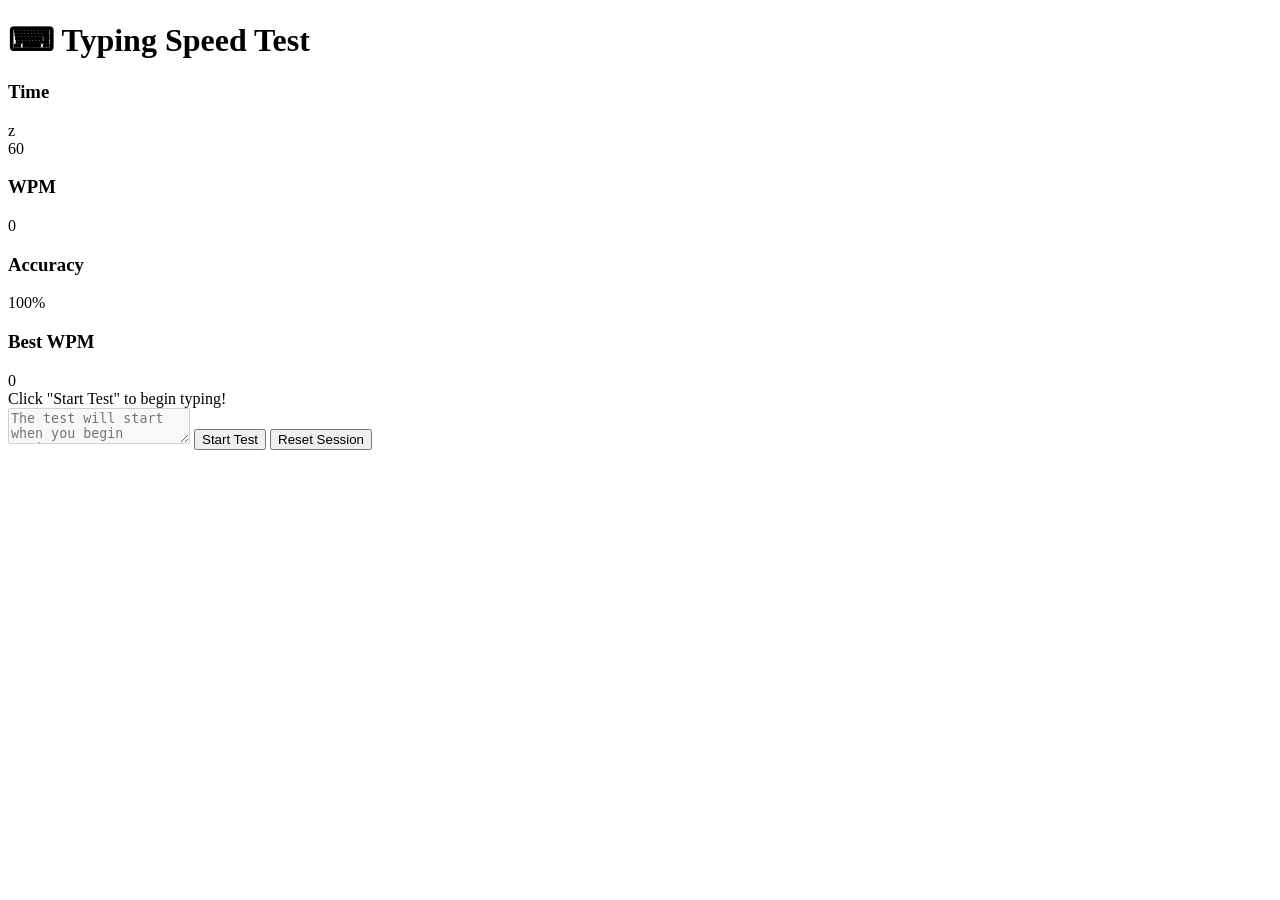
==== Typing_Speed_Test/index.html @ 1dca2713 "Added Typing Speed Test Game folder along with its html file" ====
<!DOCTYPE html>
<html lang="en">

<head>
    <meta charset="UTF-8">
    <meta name="viewport" content="width=device-width, initial-scale=1.0">
    <title>Typing Speed Test Game</title>
    <link rel="stylesheet" href="style.css">
    
</head>

<body>
    <div class="container">
        <h1>⌨ Typing Speed Test</h1>

        <div class="stats-bar">
            <div class="stat-box">
                <h3>Time</h3>z
                <div id="timer">60</div>
            </div>
            <div class="stat-box">
                <h3>WPM</h3>
                <div id="wpm">0</div>
            </div>
            <div class="stat-box">
                <h3>Accuracy</h3>
                <div id="accuracy">100%</div>
            </div>
            <div class="stat-box">
                <h3>Best WPM</h3>
                <div id="bestWPM">0</div>
            </div>
        </div>

        <div class="text-display" id="textDisplay">
            Click "Start Test" to begin typing!
        </div>

        <textarea id="typingArea" placeholder="The test will start when you begin typing..." disabled></textarea>

        <button id="startBtn" class="start-btn">Start Test</button>
        <button id="resetBtn" class="reset-btn">Reset Session</button>
    </div>
    <script src="./script.js"></script>
</body>

</html>
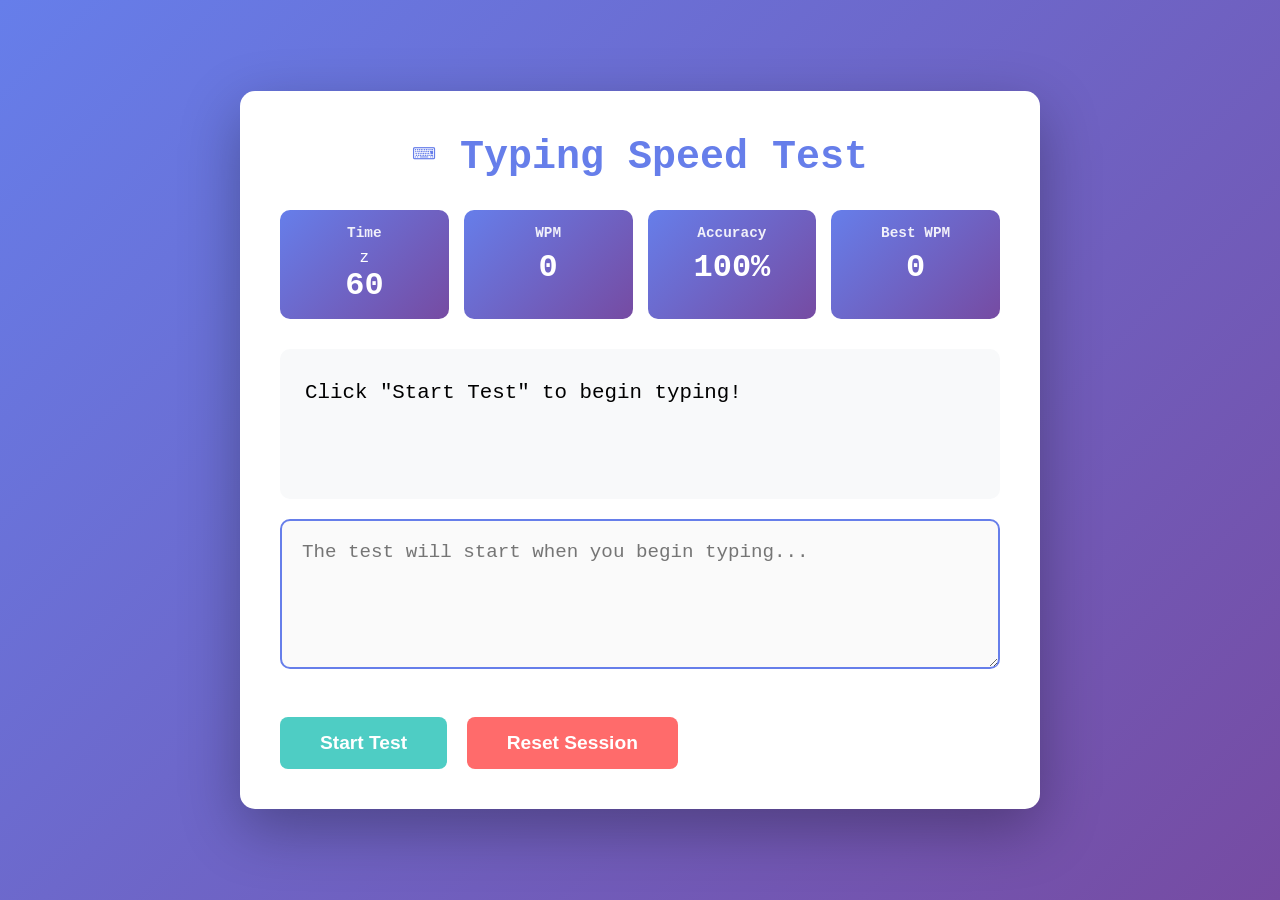
==== commit fe23c495: "Added html file of typing speed test game" ====
--- a/Typing_Speed_Test/index.html
+++ b/Typing_Speed_Test/index.html
@@ -6,7 +6,7 @@
     <meta name="viewport" content="width=device-width, initial-scale=1.0">
     <title>Typing Speed Test Game</title>
     <link rel="stylesheet" href="style.css">
-    
+
 </head>
 
 <body>
@@ -38,9 +38,16 @@
 
         <textarea id="typingArea" placeholder="The test will start when you begin typing..." disabled></textarea>
 
+        <div id="lastTest" style="margin-top:10px; font-weight:bold;"></div>
+        <div id="fastStart" style="margin-top:5px; font-weight:bold;"></div>
+        <br>
+
         <button id="startBtn" class="start-btn">Start Test</button>
         <button id="resetBtn" class="reset-btn">Reset Session</button>
     </div>
+
+
+
     <script src="./script.js"></script>
 </body>
 
--- a/Typing_Speed_Test/style.css
+++ b/Typing_Speed_Test/style.css
@@ -0,0 +1,150 @@
+ * {
+     margin: 0;
+     padding: 0;
+     box-sizing: border-box;
+ }
+
+ body {
+     font-family: 'Courier New', monospace;
+     background: linear-gradient(135deg, #667eea 0%, #764ba2 100%);
+     min-height: 100vh;
+     display: flex;
+     justify-content: center;
+     align-items: center;
+     padding: 20px;
+ }
+
+ .container {
+     background: white;
+     border-radius: 15px;
+     padding: 40px;
+     max-width: 800px;
+     width: 100%;
+     box-shadow: 0 20px 60px rgba(0, 0, 0, 0.3);
+ }
+
+ h1 {
+     text-align: center;
+     color: #667eea;
+     margin-bottom: 30px;
+     font-size: 2.5em;
+ }
+
+ .stats-bar {
+     display: grid;
+     grid-template-columns: repeat(4, 1fr);
+     gap: 15px;
+     margin-bottom: 30px;
+ }
+
+ .stat-box {
+     background: linear-gradient(135deg, #667eea 0%, #764ba2 100%);
+     color: white;
+     padding: 15px;
+     border-radius: 10px;
+     text-align: center;
+ }
+
+ .stat-box h3 {
+     font-size: 0.9em;
+     margin-bottom: 8px;
+     opacity: 0.9;
+ }
+
+ .stat-box div {
+     font-size: 2em;
+     font-weight: bold;
+ }
+
+ .text-display {
+     background: #f8f9fa;
+     padding: 25px;
+     border-radius: 10px;
+     font-size: 1.3em;
+     line-height: 1.8;
+     margin-bottom: 20px;
+     min-height: 150px;
+ }
+
+ .text-display .correct {
+     color: green;
+ }
+
+ .text-display .incorrect {
+     color: red;
+     background: #ffcccc;
+ }
+
+ .text-display .current {
+     background: #667eea;
+     color: white;
+ }
+
+ #typingArea {
+     width: 100%;
+     padding: 20px;
+     font-size: 1.2em;
+     border: 2px solid #667eea;
+     border-radius: 10px;
+     resize: vertical;
+     min-height: 150px;
+     font-family: 'Courier New', monospace;
+     margin-bottom: 15px;
+ }
+
+ #typingArea:focus {
+     outline: none;
+     border-color: #764ba2;
+     box-shadow: 0 0 10px rgba(102, 126, 234, 0.3);
+ }
+
+ .start-btn,
+ .reset-btn {
+     padding: 15px 40px;
+     font-size: 1.2em;
+     font-weight: bold;
+     border: none;
+     border-radius: 8px;
+     cursor: pointer;
+     transition: all 0.3s;
+     margin-right: 10px;
+ }
+
+ .start-btn {
+     background: #4ECDC4;
+     color: white;
+ }
+
+ .start-btn:hover {
+     background: #45b8b0;
+     transform: translateY(-2px);
+ }
+
+ .start-btn:disabled {
+     background: #ccc;
+     cursor: not-allowed;
+ }
+
+ .reset-btn {
+     background: #ff6b6b;
+     color: white;
+ }
+
+ .reset-btn:hover {
+     background: #ee5a5a;
+ }
+
+ @media (max-width: 768px) {
+     .stats-bar {
+         grid-template-columns: repeat(2, 1fr);
+     }
+
+     h1 {
+         font-size: 2em;
+     }
+ }
+
+ .text-display br + br {
+    margin-bottom: 15px;
+    display: block;
+}
